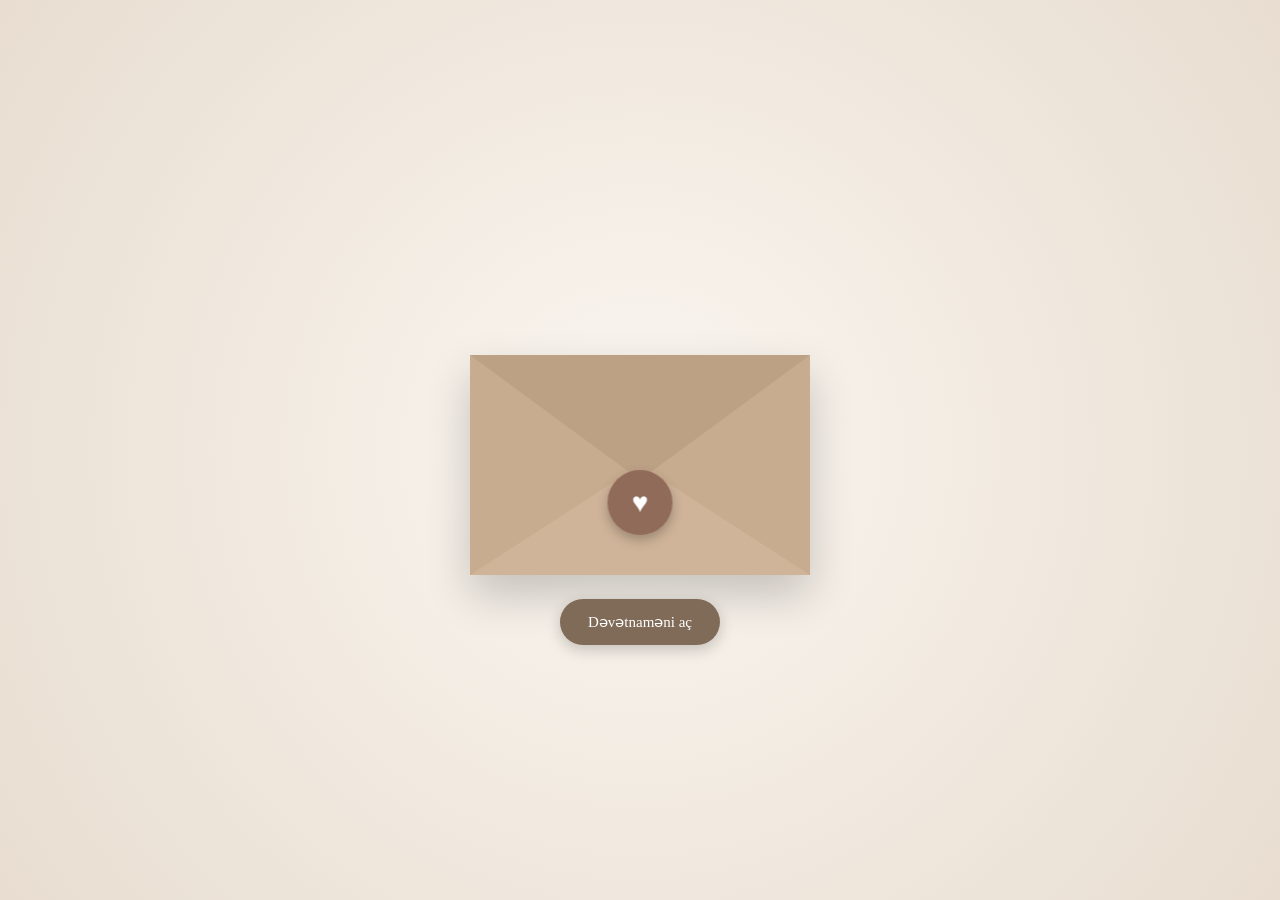
==== index.html @ ca20f59e "Add files via upload" ====
<!DOCTYPE html>
<html lang="az">
<head>
<meta charset="UTF-8">
<meta name="viewport" content="width=device-width, initial-scale=1.0">

<title>Toy Dəvətnaməsi</title>

<style>

/* =========================
   ÜMUMİ
========================= */

* {
    margin: 0;
    padding: 0;
    box-sizing: border-box;
}

html,
body {
    width: 100%;
    height: 100%;
}

body {
    font-family: Georgia, "Times New Roman", serif;
    background: #eee5da;
    color: #4b4038;
    overflow: hidden;
}


/* =========================
   ZƏRF EKRANI
========================= */

.envelope-screen {
    position: fixed;
    inset: 0;
    width: 100%;
    height: 100vh;

    display: flex;
    justify-content: center;
    align-items: center;

    background:
        radial-gradient(circle at center, #faf6f0 0%, #e8ddd0 100%);

    z-index: 1000;

    transition:
        opacity 1s ease,
        visibility 1s ease;
}

.envelope-screen.hide {
    opacity: 0;
    visibility: hidden;
    pointer-events: none;
}


/* =========================
   ZƏRF KONTEYNERİ
========================= */

.envelope-container {
    position: relative;

    width: 340px;
    height: 250px;

    perspective: 1200px;
}


/* =========================
   ZƏRF
========================= */

.envelope {
    position: absolute;

    width: 100%;
    height: 220px;

    left: 0;
    bottom: 0;

    background: #d5bda2;

    border-radius: 5px;

    box-shadow:
        0 20px 45px rgba(0, 0, 0, 0.20);

    overflow: visible;

    transform-style: preserve-3d;
}


/* =========================
   ZƏRFİN AŞAĞI HİSSƏSİ
========================= */

.envelope-front {
    position: absolute;

    left: 0;
    bottom: 0;

    width: 100%;
    height: 100%;

    background: #cfb499;

    clip-path: polygon(
        0 0,
        50% 55%,
        100% 0,
        100% 100%,
        0 100%
    );

    z-index: 5;
}


/* =========================
   SOL VƏ SAĞ QANADLAR
========================= */

.envelope-left {
    position: absolute;

    left: 0;
    bottom: 0;

    width: 0;
    height: 0;

    border-top: 110px solid transparent;
    border-bottom: 110px solid transparent;
    border-left: 170px solid #c8ac8f;

    z-index: 6;
}

.envelope-right {
    position: absolute;

    right: 0;
    bottom: 0;

    width: 0;
    height: 0;

    border-top: 110px solid transparent;
    border-bottom: 110px solid transparent;
    border-right: 170px solid #c8ac8f;

    z-index: 6;
}


/* =========================
   MƏKTUB
   BAĞLI HALDA GİZLİDİR
========================= */

.letter {
    position: absolute;

    width: 86%;
    height: 185px;

    left: 7%;
    bottom: 15px;

    background: #fffdf8;

    padding: 25px 15px;

    text-align: center;

    box-shadow:
        0 5px 20px rgba(0, 0, 0, 0.15);

    /*
       ƏSAS DÜZƏLİŞ:
       Məktub bağlı halda görünmür
    */

    transform: translateY(20px);

    opacity: 0;

    visibility: hidden;

    z-index: 2;

    transition:
        transform 1.2s ease,
        opacity 0.5s ease,
        visibility 0s linear 1.2s;
}


/* =========================
   ZƏRF AÇILANDA MƏKTUB
========================= */

.envelope.open .letter {

    transform: translateY(-145px);

    opacity: 1;

    visibility: visible;

    z-index: 4;

    transition:
        transform 1.2s ease 0.6s,
        opacity 0.6s ease 0.6s,
        visibility 0s linear 0.6s;
}


/* =========================
   MƏKTUB YAZISI
========================= */

.letter-title {
    font-size: 15px;

    letter-spacing: 4px;

    color: #806b58;
}

.letter-names {
    margin-top: 20px;

    font-size: 30px;

    color: #4c4036;
}


/* =========================
   ÜST QAPAQ
========================= */

.flap {
    position: absolute;

    left: 0;
    top: 0;

    width: 0;
    height: 0;

    border-left: 170px solid transparent;
    border-right: 170px solid transparent;
    border-top: 125px solid #bda185;

    transform-origin: top center;

    transition:
        transform 1.2s ease;

    z-index: 8;

    backface-visibility: hidden;
}


/* Qapaq açılır */

.envelope.open .flap {

    transform: rotateX(180deg);

    z-index: 3;
}


/* =========================
   MÖHÜR
========================= */

.seal {

    position: absolute;

    width: 65px;
    height: 65px;

    left: 50%;
    bottom: 40px;

    transform: translateX(-50%);

    border-radius: 50%;

    background: #916b59;

    color: white;

    display: flex;
    align-items: center;
    justify-content: center;

    font-size: 28px;

    box-shadow:
        0 5px 12px rgba(0,0,0,.25);

    z-index: 10;

    transition:
        opacity .5s ease,
        transform .5s ease;
}

.envelope.open .seal {

    opacity: 0;

    transform:
        translateX(-50%)
        scale(.5);
}


/* =========================
   AÇ DÜYMƏSİ
========================= */

.open-button {

    position: absolute;

    left: 50%;

    bottom: -70px;

    transform: translateX(-50%);

    padding: 14px 28px;

    border: none;

    border-radius: 30px;

    background: #806b58;

    color: white;

    font-family: Georgia, serif;

    font-size: 15px;

    cursor: pointer;

    box-shadow:
        0 5px 15px rgba(0,0,0,.2);

    transition: .3s;
}

.open-button:hover {
    background: #665344;
    transform:
        translateX(-50%)
        scale(1.05);
}


/* =========================
   ƏSAS DƏVƏTNAMƏ
========================= */

.invitation {

    position: fixed;

    top: 0;
    left: 50%;

    transform:
        translateX(-50%)
        translateY(60px);

    width: 100%;
    max-width: 600px;

    height: 100vh;

    background: #fffdf9;

    overflow-y: auto;

    opacity: 0;

    visibility: hidden;

    transition:
        opacity 1.2s ease,
        transform 1.2s ease,
        visibility 0s linear 1.2s;

    text-align: center;

    z-index: 100;
}

.invitation.show {

    opacity: 1;

    visibility: visible;

    transform:
        translateX(-50%)
        translateY(0);

    transition:
        opacity 1.2s ease,
        transform 1.2s ease,
        visibility 0s;
}


/* =========================
   BAŞLIQ
========================= */

.hero {

    min-height: 100vh;

    padding: 60px 25px;

    display: flex;

    flex-direction: column;

    justify-content: center;

    align-items: center;

    background:

        linear-gradient(
            rgba(255,253,249,.72),
            rgba(255,253,249,.92)
        ),

        url("https://images.unsplash.com/photo-1519741497674-611481863552?auto=format&fit=crop&w=1200&q=80")

        center / cover no-repeat;
}


/* =========================
   BAŞLIQ YAZILARI
========================= */

.small {

    font-size: 16px;

    letter-spacing: 5px;

    color: #806b58;
}


.names {

    margin: 25px 0;

    font-size: 52px;

    line-height: 1.15;

    font-weight: normal;

    color: #493d34;
}


.and {

    font-size: 28px;

    font-style: italic;

    margin: 8px 0;
}


.divider {

    width: 100px;

    height: 1px;

    background: #9c8875;

    margin: 20px auto;
}


.date {

    font-size: 22px;

    letter-spacing: 3px;

    color: #493d34;
}


.hero p {

    margin-top: 25px;

    line-height: 1.8;

    font-size: 17px;
}


/* =========================
   BÖLMƏLƏR
========================= */

.section {

    padding: 65px 25px;
}


.section h2 {

    font-size: 29px;

    font-weight: normal;

    margin-bottom: 25px;

    color: #493d34;
}


.info {

    font-size: 18px;

    line-height: 1.9;
}


/* =========================
   XƏRİTƏ DÜYMƏSİ
========================= */

.map-button {

    display: inline-block;

    margin-top: 25px;

    padding: 13px 28px;

    border-radius: 30px;

    background: #806b58;

    color: white;

    text-decoration: none;

    transition: .3s;
}

.map-button:hover {

    background: #665344;
}


/* =========================
   GERİ SAYIM
========================= */

.countdown {

    display: flex;

    justify-content: center;

    gap: 10px;

    flex-wrap: wrap;

    margin-top: 25px;
}


.time-box {

    width: 75px;

    padding: 14px 5px;

    background: #f1ebe4;

    border-radius: 10px;
}


.time-box strong {

    display: block;

    font-size: 25px;
}


.time-box span {

    font-size: 11px;

    letter-spacing: 1px;
}


/* =========================
   FOOTER
========================= */

.footer {

    padding: 45px 20px;

    background: #eee5da;

    font-size: 18px;

    line-height: 1.6;
}


/* =========================
   GÜL/LƏÇƏK ANİMASİYASI
========================= */

.flower {

    position: fixed;

    top: -30px;

    font-size: 20px;

    z-index: 3000;

    pointer-events: none;

    animation:
        fall linear forwards;
}


@keyframes fall {

    0% {

        transform:
            translateY(-30px)
            rotate(0deg);

        opacity: 1;
    }

    100% {

        transform:
            translateY(110vh)
            rotate(360deg);

        opacity: 0;
    }
}


/* =========================
   MOBİL
========================= */

@media(max-width:500px) {

    .envelope-container {

        width: 300px;

        height: 225px;
    }

    .envelope {

        height: 195px;
    }

    .envelope-left {

        border-left-width: 150px;

        border-top-width: 97px;
        border-bottom-width: 97px;
    }

    .envelope-right {

        border-right-width: 150px;

        border-top-width: 97px;
        border-bottom-width: 97px;
    }

    .flap {

        border-left-width: 150px;

        border-right-width: 150px;

        border-top-width: 110px;
    }

    .names {

        font-size: 43px;
    }

    .letter {

        height: 165px;
    }

    .letter-names {

        font-size: 26px;
    }

}


/* =========================
   ÇOX KİÇİK EKRAN
========================= */

@media(max-width:350px) {

    .envelope-container {

        transform: scale(.9);
    }

}

</style>
</head>


<body>


<!-- ==================================================
     ZƏRF EKRANI
================================================== -->

<div class="envelope-screen" id="envelopeScreen">

    <div class="envelope-container">

        <div class="envelope" id="envelope">


            <!-- MƏKTUB -->

            <div class="letter">

                <div class="letter-title">
                    TOY DƏVƏTNAMƏSİ
                </div>

                <div class="letter-names">
                    Əli & Fatimə
                </div>

            </div>


            <!-- ZƏRFİN QANADLARI -->

            <div class="envelope-left"></div>

            <div class="envelope-right"></div>


            <!-- ZƏRFİN ÖN HİSSƏSİ -->

            <div class="envelope-front"></div>


            <!-- ÜST QAPAQ -->

            <div class="flap"></div>


            <!-- MÖHÜR -->

            <div class="seal">
                ♥
            </div>

        </div>


        <!-- AÇ DÜYMƏSİ -->

        <button
            class="open-button"
            onclick="openInvitation()">

            Dəvətnaməni aç

        </button>

    </div>

</div>



<!-- ==================================================
     ƏSAS DƏVƏTNAMƏ
================================================== -->

<div class="invitation" id="invitation">


    <!-- BAŞLIQ -->

    <section class="hero">

        <div class="small">
            TOY DƏVƏTNAMƏSİ
        </div>


        <div class="names">

            ƏLİ

            <div class="and">
                &
            </div>

            FATİMƏ

        </div>


        <div class="divider"></div>


        <div class="date">

            20 • OKTYABR • 2026

        </div>


        <p>

            Bu özəl günümüzdə<br>

            sizi də aramızda görməkdən<br>

            böyük məmnuniyyət duyarıq.

        </p>

    </section>



    <!-- TARİX -->

    <section class="section">

        <h2>
            Bizim Günümüz
        </h2>


        <div class="info">

            📅 <b>20 Oktyabr 2026</b>

            <br>

            🕰️ Saat <b>19:00</b>

        </div>


        <div class="divider"></div>


        <h2>
            Qalan Vaxt
        </h2>


        <div class="countdown">

            <div class="time-box">

                <strong id="days">
                    0
                </strong>

                <span>
                    GÜN
                </span>

            </div>


            <div class="time-box">

                <strong id="hours">
                    0
                </strong>

                <span>
                    SAAT
                </span>

            </div>


            <div class="time-box">

                <strong id="minutes">
                    0
                </strong>

                <span>
                    DƏQİQƏ
                </span>

            </div>


            <div class="time-box">

                <strong id="seconds">
                    0
                </strong>

                <span>
                    SANİYƏ
                </span>

            </div>

        </div>

    </section>



    <!-- MƏKAN -->

    <section class="section">

        <h2>
            Məkan
        </h2>


        <div class="info">

            📍 <b>Gülüstan Şadlıq Sarayı</b>

            <br>

            Bakı şəhəri

        </div>


        <a
            class="map-button"
            href="https://www.google.com/maps"
            target="_blank">

            📍 Xəritədə göstər

        </a>

    </section>



    <!-- SON MESAJ -->

    <section class="section">

        <h2>
            Sizi gözləyirik ❤️
        </h2>


        <p style="line-height:1.9;">

            Həyatımızın ən gözəl gününü

            sizinlə birlikdə qeyd etmək

            bizim üçün böyük xoşbəxtlik olacaq.

        </p>

    </section>



    <!-- FOOTER -->

    <div class="footer">

        ƏLİ & FATİMƏ

        <br><br>

        20.10.2026

    </div>


</div>



<script>


/* ==================================================
   DƏVƏTNAMƏNİ AÇ
================================================== */

function openInvitation() {

    const envelope =
        document.getElementById("envelope");

    const screen =
        document.getElementById("envelopeScreen");

    const invitation =
        document.getElementById("invitation");


    /*
       1. Zərfin qapağını aç
    */

    envelope.classList.add("open");


    /*
       2. Açıldıqdan sonra əsas səhifəni göstər
    */

    setTimeout(function() {

        screen.classList.add("hide");

        invitation.classList.add("show");

        document.body.style.overflow = "auto";

        flowers();

    }, 2300);

}



/* ==================================================
   LƏÇƏK ANİMASİYASI
================================================== */

function flowers() {

    const symbols = [
        "🌸",
        "🌹",
        "🌷",
        "✨"
    ];


    for (let i = 0; i < 30; i++) {

        setTimeout(function() {

            const flower =
                document.createElement("div");


            flower.className = "flower";


            flower.innerHTML =
                symbols[
                    Math.floor(
                        Math.random() *
                        symbols.length
                    )
                ];


            flower.style.left =
                Math.random() * 100 + "vw";


            flower.style.animationDuration =
                (4 + Math.random() * 4) + "s";


            document.body.appendChild(flower);


            setTimeout(function() {

                flower.remove();

            }, 9000);


        }, i * 120);

    }

}



/* ==================================================
   GERİ SAYIM
================================================== */

const weddingDate =
    new Date(
        "October 20, 2026 19:00:00"
    ).getTime();


function countdown() {

    const now =
        new Date().getTime();


    const distance =
        weddingDate - now;


    if (distance <= 0) {

        document.getElementById("days").innerHTML = "0";

        document.getElementById("hours").innerHTML = "0";

        document.getElementById("minutes").innerHTML = "0";

        document.getElementById("seconds").innerHTML = "0";

        return;
    }


    const days =
        Math.floor(
            distance /
            (1000 * 60 * 60 * 24)
        );


    const hours =
        Math.floor(
            (distance %
                (1000 * 60 * 60 * 24)) /
            (1000 * 60 * 60)
        );


    const minutes =
        Math.floor(
            (distance %
                (1000 * 60 * 60)) /
            (1000 * 60)
        );


    const seconds =
        Math.floor(
            (distance %
                (1000 * 60)) /
            1000
        );


    document.getElementById("days")
        .innerHTML = days;


    document.getElementById("hours")
        .innerHTML = hours;


    document.getElementById("minutes")
        .innerHTML = minutes;


    document.getElementById("seconds")
        .innerHTML = seconds;

}


countdown();

setInterval(
    countdown,
    1000
);

</script>


</body>
</html>
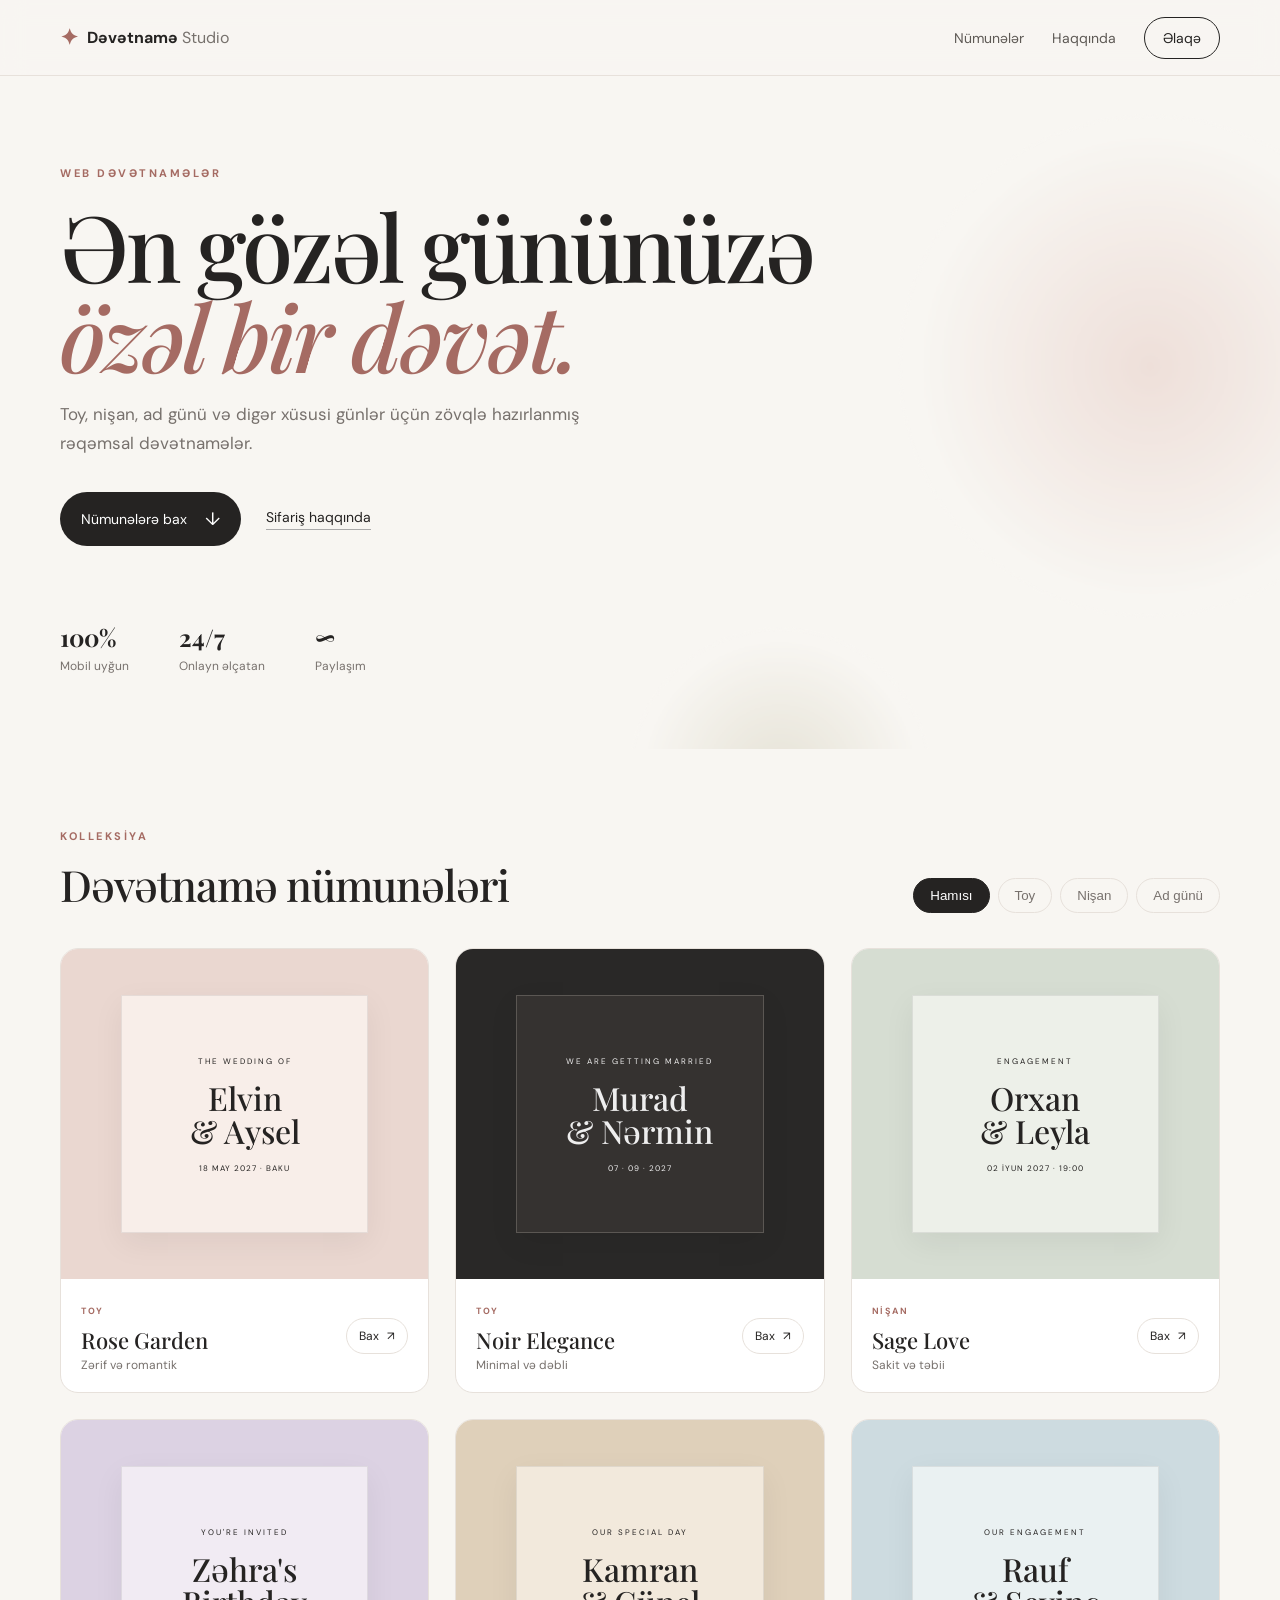
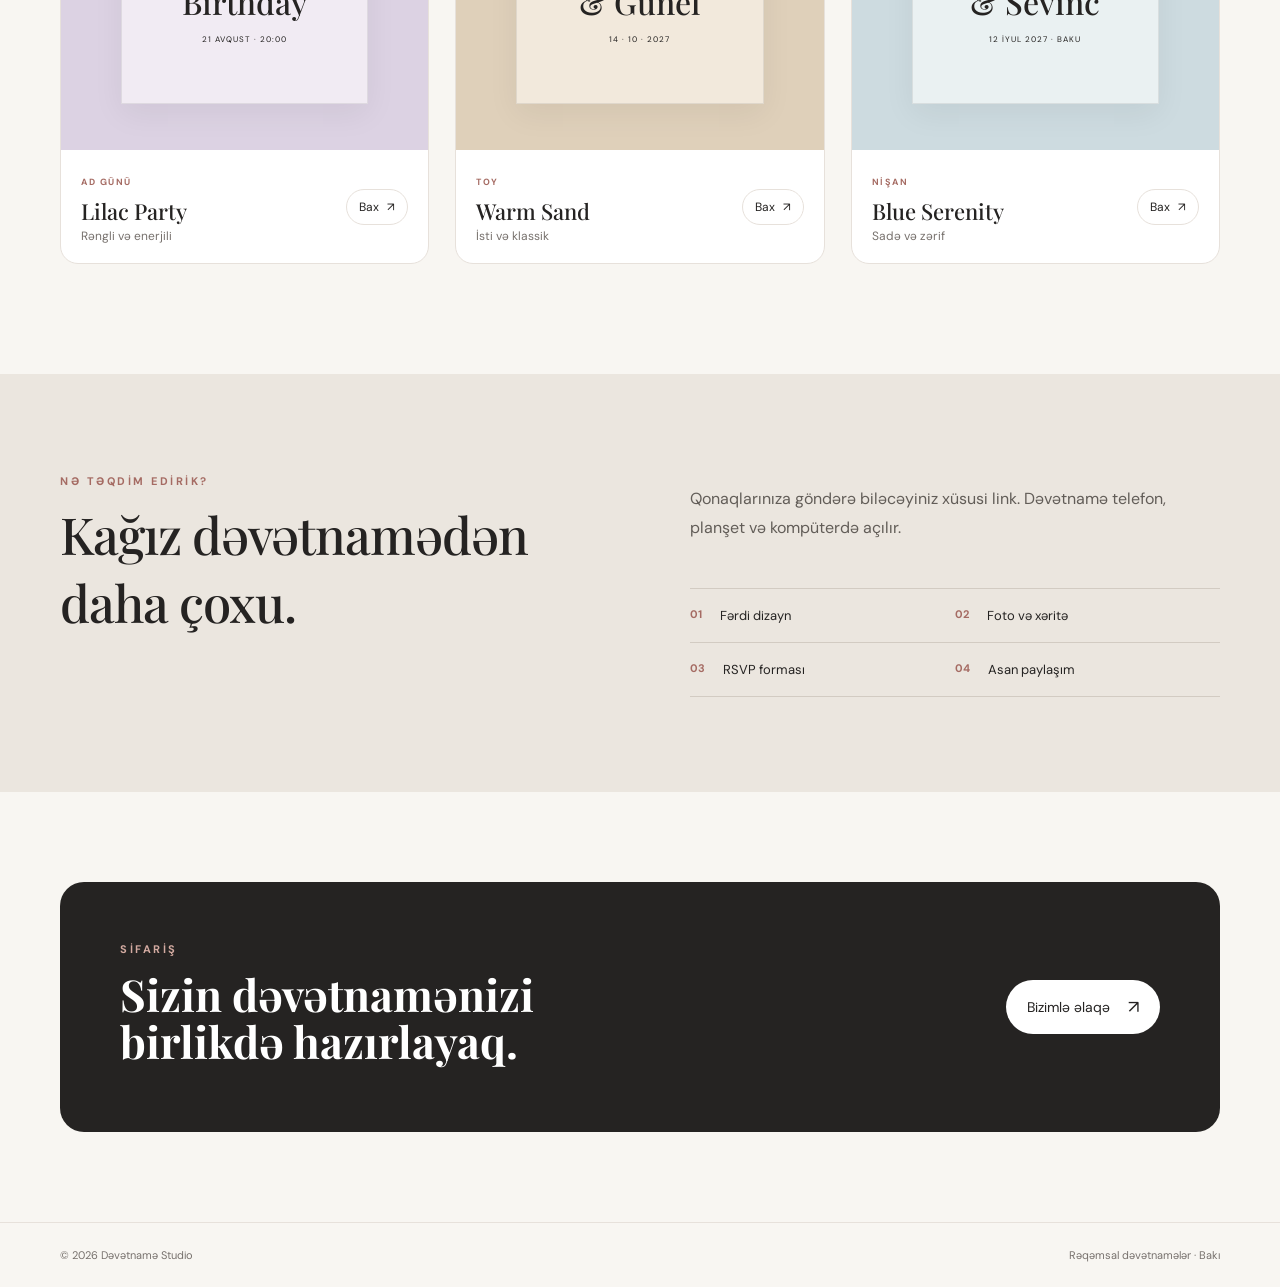
==== commit 76b7fef8: "Add files via upload" ====
--- a/index.html
+++ b/index.html
@@ -1,1267 +1,108 @@
 <!DOCTYPE html>
 <html lang="az">
 <head>
-<meta charset="UTF-8">
-<meta name="viewport" content="width=device-width, initial-scale=1.0">
+  <meta charset="UTF-8">
+  <meta name="viewport" content="width=device-width, initial-scale=1.0">
+  <meta name="description" content="Müasir web dəvətnamə nümunələri">
+  <title>Dəvətnamə Studio | Web Dəvətnamələr</title>
+  <link rel="preconnect" href="https://fonts.googleapis.com">
+  <link rel="preconnect" href="https://fonts.gstatic.com" crossorigin>
+  <link href="https://fonts.googleapis.com/css2?family=DM+Sans:wght@400;500;600;700&family=Playfair+Display:wght@500;600;700&display=swap" rel="stylesheet">
+  <link rel="stylesheet" href="assets/style.css">
+</head>
+<body>
+<header class="site-header">
+  <div class="container nav">
+    <a class="brand" href="index.html"><span class="brand-mark">✦</span><span>Dəvətnamə<span class="brand-light"> Studio</span></span></a>
+    <nav>
+      <a href="#nümunələr">Nümunələr</a>
+      <a href="#haqqinda">Haqqında</a>
+      <a class="nav-btn" href="#elaqe">Əlaqə</a>
+    </nav>
+    <button class="menu-btn" aria-label="Menyu">☰</button>
+  </div>
+</header>
 
-<title>Toy Dəvətnaməsi</title>
+<main>
+<section class="hero">
+  <div class="hero-glow glow-one"></div><div class="hero-glow glow-two"></div>
+  <div class="container hero-inner">
+    <div class="eyebrow">WEB DƏVƏTNAMƏLƏR</div>
+    <h1>Ən gözəl gününüzə<br><em>özəl bir dəvət.</em></h1>
+    <p class="hero-text">Toy, nişan, ad günü və digər xüsusi günlər üçün zövqlə hazırlanmış rəqəmsal dəvətnamələr.</p>
+    <div class="hero-actions">
+      <a class="primary-btn" href="#nümunələr">Nümunələrə bax <span>↓</span></a>
+      <a class="text-btn" href="#elaqe">Sifariş haqqında</a>
+    </div>
+    <div class="hero-stats">
+      <div><strong>100%</strong><span>Mobil uyğun</span></div>
+      <div><strong>24/7</strong><span>Onlayn əlçatan</span></div>
+      <div><strong>∞</strong><span>Paylaşım</span></div>
+    </div>
+  </div>
+</section>
 
-<style>
+<section id="nümunələr" class="catalog container">
+  <div class="section-head">
+    <div><span class="section-kicker">KOLLEKSİYA</span><h2>Dəvətnamə nümunələri</h2></div>
+    <div class="filter-wrap">
+      <button class="filter active" data-filter="all">Hamısı</button>
+      <button class="filter" data-filter="toy">Toy</button>
+      <button class="filter" data-filter="nisan">Nişan</button>
+      <button class="filter" data-filter="adgunu">Ad günü</button>
+    </div>
+  </div>
 
-/* =========================
-   ÜMUMİ
-========================= */
+  <div class="grid" id="cards">
+    <article class="card" data-category="toy">
+      <div class="preview preview-rose"><div class="mini-card"><span>THE WEDDING OF</span><b>Elvin<br>&amp; Aysel</b><small>18 MAY 2027 · BAKU</small></div></div>
+      <div class="card-body"><div><span class="tag">TOY</span><h3>Rose Garden</h3><p>Zərif və romantik</p></div><a class="view-btn" href="demos/rose-garden.html">Bax <span>↗</span></a></div>
+    </article>
 
-* {
-    margin: 0;
-    padding: 0;
-    box-sizing: border-box;
-}
+    <article class="card" data-category="toy">
+      <div class="preview preview-noir"><div class="mini-card"><span>WE ARE GETTING MARRIED</span><b>Murad<br>&amp; Nərmin</b><small>07 · 09 · 2027</small></div></div>
+      <div class="card-body"><div><span class="tag">TOY</span><h3>Noir Elegance</h3><p>Minimal və dəbli</p></div><a class="view-btn" href="demos/noir-elegance.html">Bax <span>↗</span></a></div>
+    </article>
 
-html,
-body {
-    width: 100%;
-    height: 100%;
-}
+    <article class="card" data-category="nisan">
+      <div class="preview preview-sage"><div class="mini-card"><span>ENGAGEMENT</span><b>Orxan<br>&amp; Leyla</b><small>02 İYUN 2027 · 19:00</small></div></div>
+      <div class="card-body"><div><span class="tag">NİŞAN</span><h3>Sage Love</h3><p>Sakit və təbii</p></div><a class="view-btn" href="demos/sage-love.html">Bax <span>↗</span></a></div>
+    </article>
 
-body {
-    font-family: Georgia, "Times New Roman", serif;
-    background: #eee5da;
-    color: #4b4038;
-    overflow: hidden;
-}
+    <article class="card" data-category="adgunu">
+      <div class="preview preview-lilac"><div class="mini-card"><span>YOU'RE INVITED</span><b>Zəhra's<br>Birthday</b><small>21 AVQUST · 20:00</small></div></div>
+      <div class="card-body"><div><span class="tag">AD GÜNÜ</span><h3>Lilac Party</h3><p>Rəngli və enerjili</p></div><a class="view-btn" href="demos/lilac-party.html">Bax <span>↗</span></a></div>
+    </article>
 
+    <article class="card" data-category="toy">
+      <div class="preview preview-sand"><div class="mini-card"><span>OUR SPECIAL DAY</span><b>Kamran<br>&amp; Günel</b><small>14 · 10 · 2027</small></div></div>
+      <div class="card-body"><div><span class="tag">TOY</span><h3>Warm Sand</h3><p>İsti və klassik</p></div><a class="view-btn" href="demos/warm-sand.html">Bax <span>↗</span></a></div>
+    </article>
 
-/* =========================
-   ZƏRF EKRANI
-========================= */
+    <article class="card" data-category="nisan">
+      <div class="preview preview-blue"><div class="mini-card"><span>OUR ENGAGEMENT</span><b>Rauf<br>&amp; Sevinc</b><small>12 İYUL 2027 · BAKU</small></div></div>
+      <div class="card-body"><div><span class="tag">NİŞAN</span><h3>Blue Serenity</h3><p>Sadə və zərif</p></div><a class="view-btn" href="demos/blue-serenity.html">Bax <span>↗</span></a></div>
+    </article>
+  </div>
+</section>
 
-.envelope-screen {
-    position: fixed;
-    inset: 0;
-    width: 100%;
-    height: 100vh;
+<section id="haqqinda" class="about">
+  <div class="container about-grid">
+    <div><span class="section-kicker">NƏ TƏQDİM EDİRİK?</span><h2>Kağız dəvətnamədən daha çoxu.</h2></div>
+    <div class="about-copy"><p>Qonaqlarınıza göndərə biləcəyiniz xüsusi link. Dəvətnamə telefon, planşet və kompüterdə açılır.</p><div class="features"><div><b>01</b><span>Fərdi dizayn</span></div><div><b>02</b><span>Foto və xəritə</span></div><div><b>03</b><span>RSVP forması</span></div><div><b>04</b><span>Asan paylaşım</span></div></div></div>
+  </div>
+</section>
 
-    display: flex;
-    justify-content: center;
-    align-items: center;
+<section id="elaqe" class="contact container">
+  <div class="contact-box"><div><span class="section-kicker">SİFARİŞ</span><h2>Sizin dəvətnamənizi<br>birlikdə hazırlayaq.</h2></div><a class="primary-btn" href="mailto:sizin-email@example.com">Bizimlə əlaqə <span>↗</span></a></div>
+</section>
+</main>
 
-    background:
-        radial-gradient(circle at center, #faf6f0 0%, #e8ddd0 100%);
-
-    z-index: 1000;
-
-    transition:
-        opacity 1s ease,
-        visibility 1s ease;
-}
-
-.envelope-screen.hide {
-    opacity: 0;
-    visibility: hidden;
-    pointer-events: none;
-}
-
-
-/* =========================
-   ZƏRF KONTEYNERİ
-========================= */
-
-.envelope-container {
-    position: relative;
-
-    width: 340px;
-    height: 250px;
-
-    perspective: 1200px;
-}
-
-
-/* =========================
-   ZƏRF
-========================= */
-
-.envelope {
-    position: absolute;
-
-    width: 100%;
-    height: 220px;
-
-    left: 0;
-    bottom: 0;
-
-    background: #d5bda2;
-
-    border-radius: 5px;
-
-    box-shadow:
-        0 20px 45px rgba(0, 0, 0, 0.20);
-
-    overflow: visible;
-
-    transform-style: preserve-3d;
-}
-
-
-/* =========================
-   ZƏRFİN AŞAĞI HİSSƏSİ
-========================= */
-
-.envelope-front {
-    position: absolute;
-
-    left: 0;
-    bottom: 0;
-
-    width: 100%;
-    height: 100%;
-
-    background: #cfb499;
-
-    clip-path: polygon(
-        0 0,
-        50% 55%,
-        100% 0,
-        100% 100%,
-        0 100%
-    );
-
-    z-index: 5;
-}
-
-
-/* =========================
-   SOL VƏ SAĞ QANADLAR
-========================= */
-
-.envelope-left {
-    position: absolute;
-
-    left: 0;
-    bottom: 0;
-
-    width: 0;
-    height: 0;
-
-    border-top: 110px solid transparent;
-    border-bottom: 110px solid transparent;
-    border-left: 170px solid #c8ac8f;
-
-    z-index: 6;
-}
-
-.envelope-right {
-    position: absolute;
-
-    right: 0;
-    bottom: 0;
-
-    width: 0;
-    height: 0;
-
-    border-top: 110px solid transparent;
-    border-bottom: 110px solid transparent;
-    border-right: 170px solid #c8ac8f;
-
-    z-index: 6;
-}
-
-
-/* =========================
-   MƏKTUB
-   BAĞLI HALDA GİZLİDİR
-========================= */
-
-.letter {
-    position: absolute;
-
-    width: 86%;
-    height: 185px;
-
-    left: 7%;
-    bottom: 15px;
-
-    background: #fffdf8;
-
-    padding: 25px 15px;
-
-    text-align: center;
-
-    box-shadow:
-        0 5px 20px rgba(0, 0, 0, 0.15);
-
-    /*
-       ƏSAS DÜZƏLİŞ:
-       Məktub bağlı halda görünmür
-    */
-
-    transform: translateY(20px);
-
-    opacity: 0;
-
-    visibility: hidden;
-
-    z-index: 2;
-
-    transition:
-        transform 1.2s ease,
-        opacity 0.5s ease,
-        visibility 0s linear 1.2s;
-}
-
-
-/* =========================
-   ZƏRF AÇILANDA MƏKTUB
-========================= */
-
-.envelope.open .letter {
-
-    transform: translateY(-145px);
-
-    opacity: 1;
-
-    visibility: visible;
-
-    z-index: 4;
-
-    transition:
-        transform 1.2s ease 0.6s,
-        opacity 0.6s ease 0.6s,
-        visibility 0s linear 0.6s;
-}
-
-
-/* =========================
-   MƏKTUB YAZISI
-========================= */
-
-.letter-title {
-    font-size: 15px;
-
-    letter-spacing: 4px;
-
-    color: #806b58;
-}
-
-.letter-names {
-    margin-top: 20px;
-
-    font-size: 30px;
-
-    color: #4c4036;
-}
-
-
-/* =========================
-   ÜST QAPAQ
-========================= */
-
-.flap {
-    position: absolute;
-
-    left: 0;
-    top: 0;
-
-    width: 0;
-    height: 0;
-
-    border-left: 170px solid transparent;
-    border-right: 170px solid transparent;
-    border-top: 125px solid #bda185;
-
-    transform-origin: top center;
-
-    transition:
-        transform 1.2s ease;
-
-    z-index: 8;
-
-    backface-visibility: hidden;
-}
-
-
-/* Qapaq açılır */
-
-.envelope.open .flap {
-
-    transform: rotateX(180deg);
-
-    z-index: 3;
-}
-
-
-/* =========================
-   MÖHÜR
-========================= */
-
-.seal {
-
-    position: absolute;
-
-    width: 65px;
-    height: 65px;
-
-    left: 50%;
-    bottom: 40px;
-
-    transform: translateX(-50%);
-
-    border-radius: 50%;
-
-    background: #916b59;
-
-    color: white;
-
-    display: flex;
-    align-items: center;
-    justify-content: center;
-
-    font-size: 28px;
-
-    box-shadow:
-        0 5px 12px rgba(0,0,0,.25);
-
-    z-index: 10;
-
-    transition:
-        opacity .5s ease,
-        transform .5s ease;
-}
-
-.envelope.open .seal {
-
-    opacity: 0;
-
-    transform:
-        translateX(-50%)
-        scale(.5);
-}
-
-
-/* =========================
-   AÇ DÜYMƏSİ
-========================= */
-
-.open-button {
-
-    position: absolute;
-
-    left: 50%;
-
-    bottom: -70px;
-
-    transform: translateX(-50%);
-
-    padding: 14px 28px;
-
-    border: none;
-
-    border-radius: 30px;
-
-    background: #806b58;
-
-    color: white;
-
-    font-family: Georgia, serif;
-
-    font-size: 15px;
-
-    cursor: pointer;
-
-    box-shadow:
-        0 5px 15px rgba(0,0,0,.2);
-
-    transition: .3s;
-}
-
-.open-button:hover {
-    background: #665344;
-    transform:
-        translateX(-50%)
-        scale(1.05);
-}
-
-
-/* =========================
-   ƏSAS DƏVƏTNAMƏ
-========================= */
-
-.invitation {
-
-    position: fixed;
-
-    top: 0;
-    left: 50%;
-
-    transform:
-        translateX(-50%)
-        translateY(60px);
-
-    width: 100%;
-    max-width: 600px;
-
-    height: 100vh;
-
-    background: #fffdf9;
-
-    overflow-y: auto;
-
-    opacity: 0;
-
-    visibility: hidden;
-
-    transition:
-        opacity 1.2s ease,
-        transform 1.2s ease,
-        visibility 0s linear 1.2s;
-
-    text-align: center;
-
-    z-index: 100;
-}
-
-.invitation.show {
-
-    opacity: 1;
-
-    visibility: visible;
-
-    transform:
-        translateX(-50%)
-        translateY(0);
-
-    transition:
-        opacity 1.2s ease,
-        transform 1.2s ease,
-        visibility 0s;
-}
-
-
-/* =========================
-   BAŞLIQ
-========================= */
-
-.hero {
-
-    min-height: 100vh;
-
-    padding: 60px 25px;
-
-    display: flex;
-
-    flex-direction: column;
-
-    justify-content: center;
-
-    align-items: center;
-
-    background:
-
-        linear-gradient(
-            rgba(255,253,249,.72),
-            rgba(255,253,249,.92)
-        ),
-
-        url("https://images.unsplash.com/photo-1519741497674-611481863552?auto=format&fit=crop&w=1200&q=80")
-
-        center / cover no-repeat;
-}
-
-
-/* =========================
-   BAŞLIQ YAZILARI
-========================= */
-
-.small {
-
-    font-size: 16px;
-
-    letter-spacing: 5px;
-
-    color: #806b58;
-}
-
-
-.names {
-
-    margin: 25px 0;
-
-    font-size: 52px;
-
-    line-height: 1.15;
-
-    font-weight: normal;
-
-    color: #493d34;
-}
-
-
-.and {
-
-    font-size: 28px;
-
-    font-style: italic;
-
-    margin: 8px 0;
-}
-
-
-.divider {
-
-    width: 100px;
-
-    height: 1px;
-
-    background: #9c8875;
-
-    margin: 20px auto;
-}
-
-
-.date {
-
-    font-size: 22px;
-
-    letter-spacing: 3px;
-
-    color: #493d34;
-}
-
-
-.hero p {
-
-    margin-top: 25px;
-
-    line-height: 1.8;
-
-    font-size: 17px;
-}
-
-
-/* =========================
-   BÖLMƏLƏR
-========================= */
-
-.section {
-
-    padding: 65px 25px;
-}
-
-
-.section h2 {
-
-    font-size: 29px;
-
-    font-weight: normal;
-
-    margin-bottom: 25px;
-
-    color: #493d34;
-}
-
-
-.info {
-
-    font-size: 18px;
-
-    line-height: 1.9;
-}
-
-
-/* =========================
-   XƏRİTƏ DÜYMƏSİ
-========================= */
-
-.map-button {
-
-    display: inline-block;
-
-    margin-top: 25px;
-
-    padding: 13px 28px;
-
-    border-radius: 30px;
-
-    background: #806b58;
-
-    color: white;
-
-    text-decoration: none;
-
-    transition: .3s;
-}
-
-.map-button:hover {
-
-    background: #665344;
-}
-
-
-/* =========================
-   GERİ SAYIM
-========================= */
-
-.countdown {
-
-    display: flex;
-
-    justify-content: center;
-
-    gap: 10px;
-
-    flex-wrap: wrap;
-
-    margin-top: 25px;
-}
-
-
-.time-box {
-
-    width: 75px;
-
-    padding: 14px 5px;
-
-    background: #f1ebe4;
-
-    border-radius: 10px;
-}
-
-
-.time-box strong {
-
-    display: block;
-
-    font-size: 25px;
-}
-
-
-.time-box span {
-
-    font-size: 11px;
-
-    letter-spacing: 1px;
-}
-
-
-/* =========================
-   FOOTER
-========================= */
-
-.footer {
-
-    padding: 45px 20px;
-
-    background: #eee5da;
-
-    font-size: 18px;
-
-    line-height: 1.6;
-}
-
-
-/* =========================
-   GÜL/LƏÇƏK ANİMASİYASI
-========================= */
-
-.flower {
-
-    position: fixed;
-
-    top: -30px;
-
-    font-size: 20px;
-
-    z-index: 3000;
-
-    pointer-events: none;
-
-    animation:
-        fall linear forwards;
-}
-
-
-@keyframes fall {
-
-    0% {
-
-        transform:
-            translateY(-30px)
-            rotate(0deg);
-
-        opacity: 1;
-    }
-
-    100% {
-
-        transform:
-            translateY(110vh)
-            rotate(360deg);
-
-        opacity: 0;
-    }
-}
-
-
-/* =========================
-   MOBİL
-========================= */
-
-@media(max-width:500px) {
-
-    .envelope-container {
-
-        width: 300px;
-
-        height: 225px;
-    }
-
-    .envelope {
-
-        height: 195px;
-    }
-
-    .envelope-left {
-
-        border-left-width: 150px;
-
-        border-top-width: 97px;
-        border-bottom-width: 97px;
-    }
-
-    .envelope-right {
-
-        border-right-width: 150px;
-
-        border-top-width: 97px;
-        border-bottom-width: 97px;
-    }
-
-    .flap {
-
-        border-left-width: 150px;
-
-        border-right-width: 150px;
-
-        border-top-width: 110px;
-    }
-
-    .names {
-
-        font-size: 43px;
-    }
-
-    .letter {
-
-        height: 165px;
-    }
-
-    .letter-names {
-
-        font-size: 26px;
-    }
-
-}
-
-
-/* =========================
-   ÇOX KİÇİK EKRAN
-========================= */
-
-@media(max-width:350px) {
-
-    .envelope-container {
-
-        transform: scale(.9);
-    }
-
-}
-
-</style>
-</head>
-
-
-<body>
-
-
-<!-- ==================================================
-     ZƏRF EKRANI
-================================================== -->
-
-<div class="envelope-screen" id="envelopeScreen">
-
-    <div class="envelope-container">
-
-        <div class="envelope" id="envelope">
-
-
-            <!-- MƏKTUB -->
-
-            <div class="letter">
-
-                <div class="letter-title">
-                    TOY DƏVƏTNAMƏSİ
-                </div>
-
-                <div class="letter-names">
-                    Əli & Fatimə
-                </div>
-
-            </div>
-
-
-            <!-- ZƏRFİN QANADLARI -->
-
-            <div class="envelope-left"></div>
-
-            <div class="envelope-right"></div>
-
-
-            <!-- ZƏRFİN ÖN HİSSƏSİ -->
-
-            <div class="envelope-front"></div>
-
-
-            <!-- ÜST QAPAQ -->
-
-            <div class="flap"></div>
-
-
-            <!-- MÖHÜR -->
-
-            <div class="seal">
-                ♥
-            </div>
-
-        </div>
-
-
-        <!-- AÇ DÜYMƏSİ -->
-
-        <button
-            class="open-button"
-            onclick="openInvitation()">
-
-            Dəvətnaməni aç
-
-        </button>
-
-    </div>
-
-</div>
-
-
-
-<!-- ==================================================
-     ƏSAS DƏVƏTNAMƏ
-================================================== -->
-
-<div class="invitation" id="invitation">
-
-
-    <!-- BAŞLIQ -->
-
-    <section class="hero">
-
-        <div class="small">
-            TOY DƏVƏTNAMƏSİ
-        </div>
-
-
-        <div class="names">
-
-            ƏLİ
-
-            <div class="and">
-                &
-            </div>
-
-            FATİMƏ
-
-        </div>
-
-
-        <div class="divider"></div>
-
-
-        <div class="date">
-
-            20 • OKTYABR • 2026
-
-        </div>
-
-
-        <p>
-
-            Bu özəl günümüzdə<br>
-
-            sizi də aramızda görməkdən<br>
-
-            böyük məmnuniyyət duyarıq.
-
-        </p>
-
-    </section>
-
-
-
-    <!-- TARİX -->
-
-    <section class="section">
-
-        <h2>
-            Bizim Günümüz
-        </h2>
-
-
-        <div class="info">
-
-            📅 <b>20 Oktyabr 2026</b>
-
-            <br>
-
-            🕰️ Saat <b>19:00</b>
-
-        </div>
-
-
-        <div class="divider"></div>
-
-
-        <h2>
-            Qalan Vaxt
-        </h2>
-
-
-        <div class="countdown">
-
-            <div class="time-box">
-
-                <strong id="days">
-                    0
-                </strong>
-
-                <span>
-                    GÜN
-                </span>
-
-            </div>
-
-
-            <div class="time-box">
-
-                <strong id="hours">
-                    0
-                </strong>
-
-                <span>
-                    SAAT
-                </span>
-
-            </div>
-
-
-            <div class="time-box">
-
-                <strong id="minutes">
-                    0
-                </strong>
-
-                <span>
-                    DƏQİQƏ
-                </span>
-
-            </div>
-
-
-            <div class="time-box">
-
-                <strong id="seconds">
-                    0
-                </strong>
-
-                <span>
-                    SANİYƏ
-                </span>
-
-            </div>
-
-        </div>
-
-    </section>
-
-
-
-    <!-- MƏKAN -->
-
-    <section class="section">
-
-        <h2>
-            Məkan
-        </h2>
-
-
-        <div class="info">
-
-            📍 <b>Gülüstan Şadlıq Sarayı</b>
-
-            <br>
-
-            Bakı şəhəri
-
-        </div>
-
-
-        <a
-            class="map-button"
-            href="https://www.google.com/maps"
-            target="_blank">
-
-            📍 Xəritədə göstər
-
-        </a>
-
-    </section>
-
-
-
-    <!-- SON MESAJ -->
-
-    <section class="section">
-
-        <h2>
-            Sizi gözləyirik ❤️
-        </h2>
-
-
-        <p style="line-height:1.9;">
-
-            Həyatımızın ən gözəl gününü
-
-            sizinlə birlikdə qeyd etmək
-
-            bizim üçün böyük xoşbəxtlik olacaq.
-
-        </p>
-
-    </section>
-
-
-
-    <!-- FOOTER -->
-
-    <div class="footer">
-
-        ƏLİ & FATİMƏ
-
-        <br><br>
-
-        20.10.2026
-
-    </div>
-
-
-</div>
-
-
-
+<footer><div class="container footer-inner"><span>© 2026 Dəvətnamə Studio</span><span>Rəqəmsal dəvətnamələr · Bakı</span></div></footer>
 <script>
-
-
-/* ==================================================
-   DƏVƏTNAMƏNİ AÇ
-================================================== */
-
-function openInvitation() {
-
-    const envelope =
-        document.getElementById("envelope");
-
-    const screen =
-        document.getElementById("envelopeScreen");
-
-    const invitation =
-        document.getElementById("invitation");
-
-
-    /*
-       1. Zərfin qapağını aç
-    */
-
-    envelope.classList.add("open");
-
-
-    /*
-       2. Açıldıqdan sonra əsas səhifəni göstər
-    */
-
-    setTimeout(function() {
-
-        screen.classList.add("hide");
-
-        invitation.classList.add("show");
-
-        document.body.style.overflow = "auto";
-
-        flowers();
-
-    }, 2300);
-
-}
-
-
-
-/* ==================================================
-   LƏÇƏK ANİMASİYASI
-================================================== */
-
-function flowers() {
-
-    const symbols = [
-        "🌸",
-        "🌹",
-        "🌷",
-        "✨"
-    ];
-
-
-    for (let i = 0; i < 30; i++) {
-
-        setTimeout(function() {
-
-            const flower =
-                document.createElement("div");
-
-
-            flower.className = "flower";
-
-
-            flower.innerHTML =
-                symbols[
-                    Math.floor(
-                        Math.random() *
-                        symbols.length
-                    )
-                ];
-
-
-            flower.style.left =
-                Math.random() * 100 + "vw";
-
-
-            flower.style.animationDuration =
-                (4 + Math.random() * 4) + "s";
-
-
-            document.body.appendChild(flower);
-
-
-            setTimeout(function() {
-
-                flower.remove();
-
-            }, 9000);
-
-
-        }, i * 120);
-
-    }
-
-}
-
-
-
-/* ==================================================
-   GERİ SAYIM
-================================================== */
-
-const weddingDate =
-    new Date(
-        "October 20, 2026 19:00:00"
-    ).getTime();
-
-
-function countdown() {
-
-    const now =
-        new Date().getTime();
-
-
-    const distance =
-        weddingDate - now;
-
-
-    if (distance <= 0) {
-
-        document.getElementById("days").innerHTML = "0";
-
-        document.getElementById("hours").innerHTML = "0";
-
-        document.getElementById("minutes").innerHTML = "0";
-
-        document.getElementById("seconds").innerHTML = "0";
-
-        return;
-    }
-
-
-    const days =
-        Math.floor(
-            distance /
-            (1000 * 60 * 60 * 24)
-        );
-
-
-    const hours =
-        Math.floor(
-            (distance %
-                (1000 * 60 * 60 * 24)) /
-            (1000 * 60 * 60)
-        );
-
-
-    const minutes =
-        Math.floor(
-            (distance %
-                (1000 * 60 * 60)) /
-            (1000 * 60)
-        );
-
-
-    const seconds =
-        Math.floor(
-            (distance %
-                (1000 * 60)) /
-            1000
-        );
-
-
-    document.getElementById("days")
-        .innerHTML = days;
-
-
-    document.getElementById("hours")
-        .innerHTML = hours;
-
-
-    document.getElementById("minutes")
-        .innerHTML = minutes;
-
-
-    document.getElementById("seconds")
-        .innerHTML = seconds;
-
-}
-
-
-countdown();
-
-setInterval(
-    countdown,
-    1000
-);
-
+const filters=document.querySelectorAll('.filter'), cards=document.querySelectorAll('.card');
+filters.forEach(btn=>btn.addEventListener('click',()=>{filters.forEach(x=>x.classList.remove('active'));btn.classList.add('active');const f=btn.dataset.filter;cards.forEach(c=>c.style.display=f==='all'||c.dataset.category===f?'':'none')}));
+document.querySelector('.menu-btn').addEventListener('click',()=>document.querySelector('nav').classList.toggle('open'));
 </script>
-
-
 </body>
 </html>
--- a/assets/style.css
+++ b/assets/style.css
@@ -0,0 +1,5 @@
+:root{--ink:#252322;--muted:#77716d;--paper:#f8f6f2;--line:#e7e1db;--accent:#a56b63;--white:#fff}
+*{box-sizing:border-box}html{scroll-behavior:smooth}body{margin:0;color:var(--ink);background:var(--paper);font-family:"DM Sans",sans-serif}a{text-decoration:none;color:inherit}.container{width:min(1160px,calc(100% - 40px));margin:auto}.site-header{height:76px;background:rgba(248,246,242,.9);backdrop-filter:blur(12px);border-bottom:1px solid var(--line);position:sticky;top:0;z-index:20}.nav{height:100%;display:flex;align-items:center;justify-content:space-between}.brand{font-weight:700;display:flex;align-items:center;gap:9px}.brand-mark{font-size:22px;color:var(--accent)}.brand-light{font-weight:400;color:var(--muted)}nav{display:flex;align-items:center;gap:28px;font-size:14px}nav a:not(.nav-btn){color:#5e5955}.nav-btn{padding:11px 18px;border:1px solid var(--ink);border-radius:100px}.menu-btn{display:none;background:none;border:0;font-size:23px}
+.hero{min-height:650px;position:relative;overflow:hidden;display:flex;align-items:center}.hero-inner{position:relative;padding:90px 0 75px}.eyebrow,.section-kicker{font-size:11px;letter-spacing:2.5px;font-weight:700;color:var(--accent)}h1,h2,h3{font-family:"Playfair Display",serif}h1{font-size:clamp(52px,8vw,92px);line-height:.98;font-weight:500;letter-spacing:-3px;margin:20px 0}.hero h1 em{color:var(--accent);font-weight:500}.hero-text{max-width:530px;color:var(--muted);font-size:17px;line-height:1.7}.hero-actions{display:flex;align-items:center;gap:25px;margin-top:34px}.primary-btn{display:inline-flex;align-items:center;gap:18px;background:var(--ink);color:white;border-radius:100px;padding:15px 21px;font-size:14px}.primary-btn span{font-size:18px}.text-btn{font-size:14px;border-bottom:1px solid #aaa;padding-bottom:3px}.hero-stats{display:flex;gap:50px;margin-top:75px}.hero-stats div{display:flex;flex-direction:column;gap:5px}.hero-stats strong{font-family:"Playfair Display";font-size:24px}.hero-stats span{font-size:12px;color:var(--muted)}.hero-glow{position:absolute;border-radius:50%;filter:blur(1px);opacity:.65}.glow-one{width:500px;height:500px;right:-120px;top:40px;background:radial-gradient(circle,#ead4cd 0,#f8f6f2 65%)}.glow-two{width:300px;height:300px;right:350px;bottom:-180px;background:radial-gradient(circle,#ddd9c8 0,#f8f6f2 65%)}
+.catalog{padding:75px 0 110px}.section-head{display:flex;justify-content:space-between;align-items:end;margin-bottom:35px}.section-head h2,.about h2{font-size:43px;font-weight:500;margin:10px 0 0;letter-spacing:-1px}.filter-wrap{display:flex;gap:8px}.filter{border:1px solid var(--line);background:transparent;padding:9px 16px;border-radius:100px;color:var(--muted);cursor:pointer}.filter.active,.filter:hover{background:var(--ink);color:white;border-color:var(--ink)}.grid{display:grid;grid-template-columns:repeat(3,1fr);gap:26px}.card{background:white;border:1px solid var(--line);border-radius:18px;overflow:hidden;transition:.25s}.card:hover{transform:translateY(-5px);box-shadow:0 15px 35px rgba(50,40,35,.08)}.preview{height:330px;display:grid;place-items:center;padding:25px}.mini-card{width:78%;height:85%;background:rgba(255,255,255,.55);border:1px solid rgba(0,0,0,.08);display:flex;flex-direction:column;justify-content:center;align-items:center;text-align:center;padding:15px;box-shadow:0 10px 30px rgba(0,0,0,.06)}.mini-card span{font-size:8px;letter-spacing:2px}.mini-card b{font:500 32px/1.05 "Playfair Display";margin:15px 0}.mini-card small{font-size:8px;letter-spacing:1px}.preview-rose{background:#ead7d0}.preview-rose .mini-card{background:#f8eee9}.preview-noir{background:#292827}.preview-noir .mini-card{background:#353230;color:#eee;border-color:#5b5753}.preview-sage{background:#d6ddd2}.preview-sage .mini-card{background:#edf0e9}.preview-lilac{background:#dcd2e3}.preview-lilac .mini-card{background:#f1ebf3}.preview-sand{background:#dfd0ba}.preview-sand .mini-card{background:#f2e9dc}.preview-blue{background:#cddbe0}.preview-blue .mini-card{background:#eaf1f2}.card-body{display:flex;justify-content:space-between;align-items:center;padding:19px 20px}.tag{font-size:9px;letter-spacing:1.5px;color:var(--accent);font-weight:700}.card h3{font-size:22px;font-weight:500;margin:6px 0 2px}.card p{font-size:12px;color:var(--muted);margin:0}.view-btn{font-size:12px;border:1px solid var(--line);border-radius:100px;padding:9px 12px}.view-btn span{margin-left:5px}.about{background:#ebe6df;padding:95px 0}.about-grid{display:grid;grid-template-columns:1fr 1fr;gap:100px}.about h2{font-size:51px;max-width:480px}.about-copy>p{color:#625d58;line-height:1.8;max-width:480px}.features{display:grid;grid-template-columns:1fr 1fr;margin-top:45px;border-top:1px solid #d2cbc2}.features div{display:flex;gap:18px;padding:18px 0;border-bottom:1px solid #d2cbc2}.features b{font-size:11px;color:var(--accent)}.features span{font-size:13px}.contact{padding:90px 0}.contact-box{background:var(--ink);color:white;border-radius:24px;padding:55px 60px;display:flex;align-items:center;justify-content:space-between}.contact-box .section-kicker{color:#d3aaa1}.contact h2{font-size:44px;line-height:1.08;margin:12px 0}.contact .primary-btn{background:white;color:var(--ink)}footer{border-top:1px solid var(--line);padding:25px 0;color:var(--muted);font-size:11px}.footer-inner{display:flex;justify-content:space-between}
+@media(max-width:800px){.container{width:min(100% - 28px,600px)}nav{display:none;position:absolute;top:76px;left:0;right:0;background:var(--paper);padding:18px 20px;flex-direction:column;align-items:stretch;border-bottom:1px solid var(--line)}nav.open{display:flex}.nav-btn{text-align:center}.menu-btn{display:block}.hero{min-height:auto}.hero-inner{padding:75px 0}.hero-stats{gap:25px;margin-top:55px}.section-head{align-items:flex-start;flex-direction:column;gap:25px}.filter-wrap{flex-wrap:wrap}.grid{grid-template-columns:1fr}.preview{height:360px}.about-grid{grid-template-columns:1fr;gap:20px}.about h2{font-size:39px}.contact-box{padding:38px 28px;flex-direction:column;align-items:flex-start;gap:30px}.contact h2{font-size:36px}.footer-inner{gap:10px;flex-direction:column}.glow-one{right:-280px}}
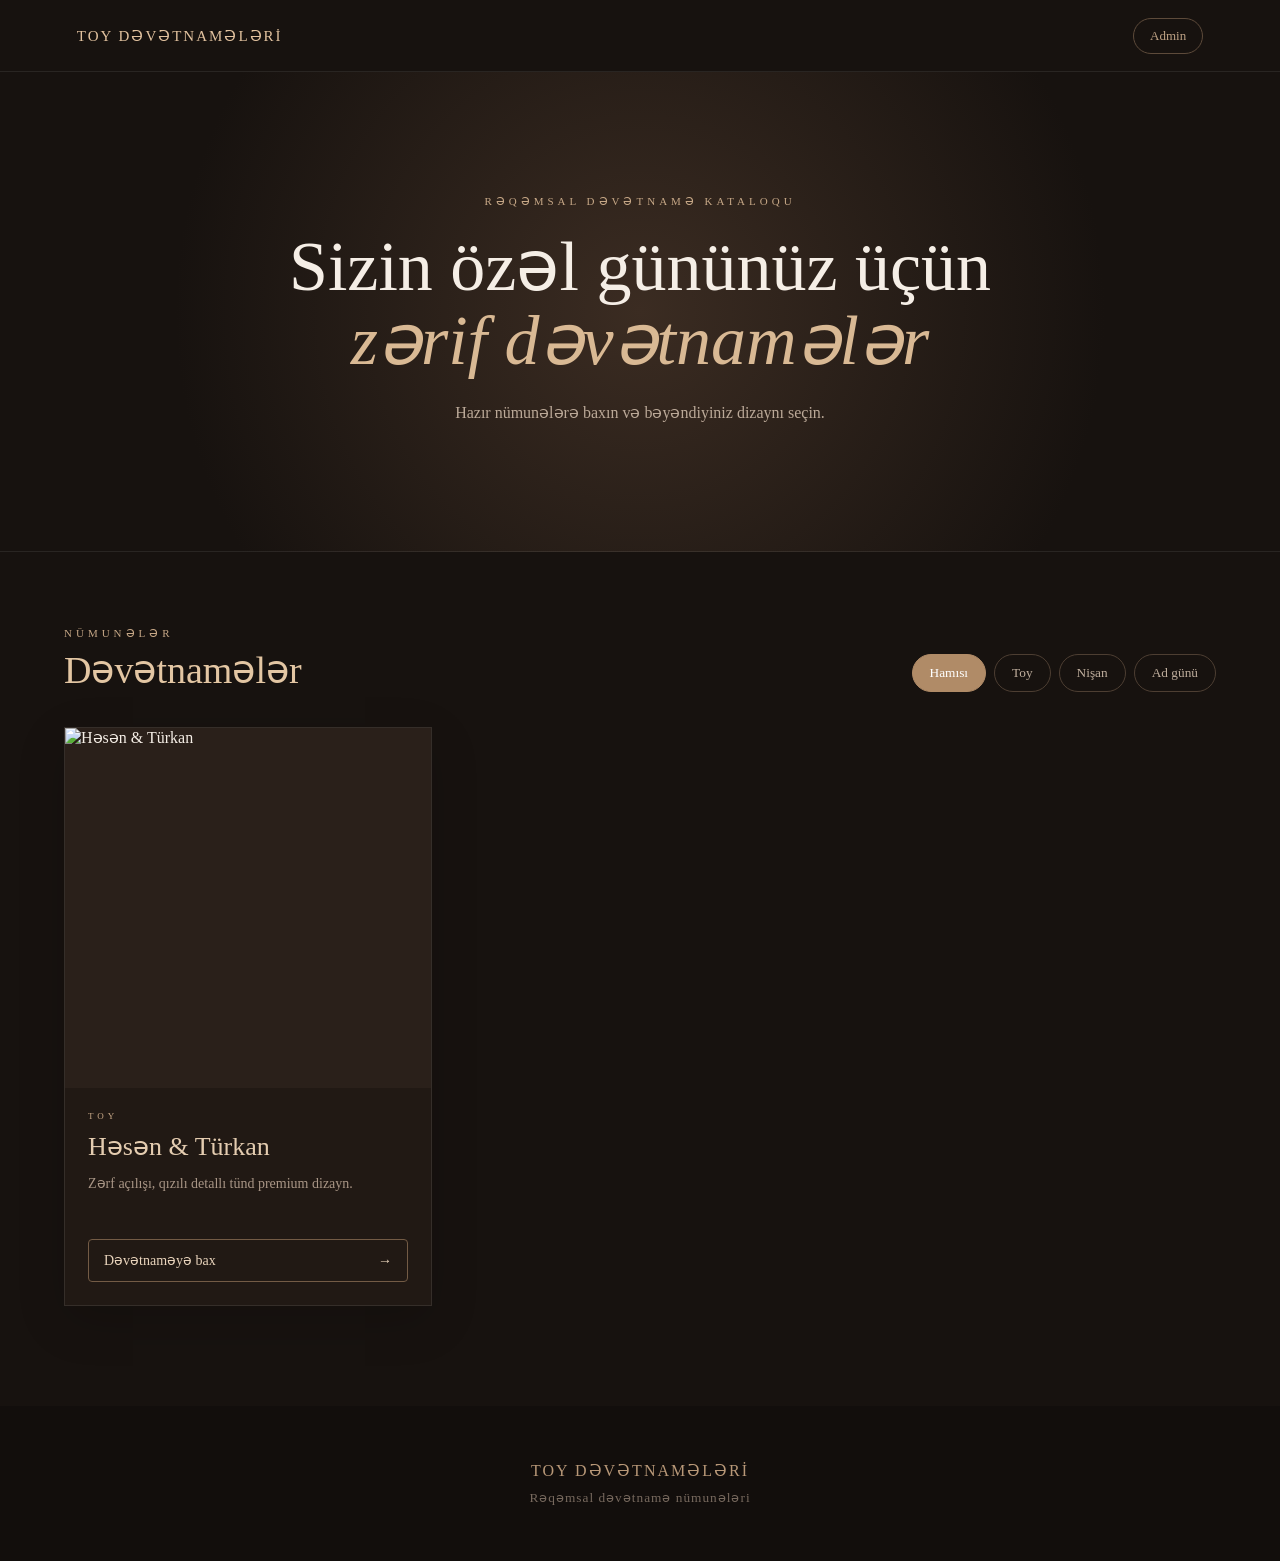
==== commit b889c6a3: "Add files via upload" ====
--- a/index.html
+++ b/index.html
@@ -1,108 +1,107 @@
 <!DOCTYPE html>
 <html lang="az">
 <head>
-  <meta charset="UTF-8">
-  <meta name="viewport" content="width=device-width, initial-scale=1.0">
-  <meta name="description" content="Müasir web dəvətnamə nümunələri">
-  <title>Dəvətnamə Studio | Web Dəvətnamələr</title>
-  <link rel="preconnect" href="https://fonts.googleapis.com">
-  <link rel="preconnect" href="https://fonts.gstatic.com" crossorigin>
-  <link href="https://fonts.googleapis.com/css2?family=DM+Sans:wght@400;500;600;700&family=Playfair+Display:wght@500;600;700&display=swap" rel="stylesheet">
-  <link rel="stylesheet" href="assets/style.css">
+<meta charset="UTF-8">
+<meta name="viewport" content="width=device-width, initial-scale=1.0">
+<title>Toy Dəvətnamələri</title>
+<link rel="stylesheet" href="assets/style.css">
 </head>
 <body>
+
 <header class="site-header">
-  <div class="container nav">
-    <a class="brand" href="index.html"><span class="brand-mark">✦</span><span>Dəvətnamə<span class="brand-light"> Studio</span></span></a>
-    <nav>
-      <a href="#nümunələr">Nümunələr</a>
-      <a href="#haqqinda">Haqqında</a>
-      <a class="nav-btn" href="#elaqe">Əlaqə</a>
-    </nav>
-    <button class="menu-btn" aria-label="Menyu">☰</button>
-  </div>
+  <a class="brand" href="index.html">TOY DƏVƏTNAMƏLƏRİ</a>
+  <a class="admin-link" href="admin.html">Admin</a>
 </header>
 
 <main>
-<section class="hero">
-  <div class="hero-glow glow-one"></div><div class="hero-glow glow-two"></div>
-  <div class="container hero-inner">
-    <div class="eyebrow">WEB DƏVƏTNAMƏLƏR</div>
-    <h1>Ən gözəl gününüzə<br><em>özəl bir dəvət.</em></h1>
-    <p class="hero-text">Toy, nişan, ad günü və digər xüsusi günlər üçün zövqlə hazırlanmış rəqəmsal dəvətnamələr.</p>
-    <div class="hero-actions">
-      <a class="primary-btn" href="#nümunələr">Nümunələrə bax <span>↓</span></a>
-      <a class="text-btn" href="#elaqe">Sifariş haqqında</a>
+  <section class="hero">
+    <div class="hero-kicker">Rəqəmsal dəvətnamə kataloqu</div>
+    <h1>Sizin özəl gününüz üçün<br><span>zərif dəvətnamələr</span></h1>
+    <p>Hazır nümunələrə baxın və bəyəndiyiniz dizaynı seçin.</p>
+  </section>
+
+  <section class="catalog-wrap">
+    <div class="section-head">
+      <div>
+        <div class="eyebrow">NÜMUNƏLƏR</div>
+        <h2>Dəvətnamələr</h2>
+      </div>
+      <div class="filters">
+        <button class="filter active" data-filter="all">Hamısı</button>
+        <button class="filter" data-filter="toy">Toy</button>
+        <button class="filter" data-filter="nisan">Nişan</button>
+        <button class="filter" data-filter="adgunu">Ad günü</button>
+      </div>
     </div>
-    <div class="hero-stats">
-      <div><strong>100%</strong><span>Mobil uyğun</span></div>
-      <div><strong>24/7</strong><span>Onlayn əlçatan</span></div>
-      <div><strong>∞</strong><span>Paylaşım</span></div>
-    </div>
-  </div>
-</section>
-
-<section id="nümunələr" class="catalog container">
-  <div class="section-head">
-    <div><span class="section-kicker">KOLLEKSİYA</span><h2>Dəvətnamə nümunələri</h2></div>
-    <div class="filter-wrap">
-      <button class="filter active" data-filter="all">Hamısı</button>
-      <button class="filter" data-filter="toy">Toy</button>
-      <button class="filter" data-filter="nisan">Nişan</button>
-      <button class="filter" data-filter="adgunu">Ad günü</button>
-    </div>
-  </div>
-
-  <div class="grid" id="cards">
-    <article class="card" data-category="toy">
-      <div class="preview preview-rose"><div class="mini-card"><span>THE WEDDING OF</span><b>Elvin<br>&amp; Aysel</b><small>18 MAY 2027 · BAKU</small></div></div>
-      <div class="card-body"><div><span class="tag">TOY</span><h3>Rose Garden</h3><p>Zərif və romantik</p></div><a class="view-btn" href="demos/rose-garden.html">Bax <span>↗</span></a></div>
-    </article>
-
-    <article class="card" data-category="toy">
-      <div class="preview preview-noir"><div class="mini-card"><span>WE ARE GETTING MARRIED</span><b>Murad<br>&amp; Nərmin</b><small>07 · 09 · 2027</small></div></div>
-      <div class="card-body"><div><span class="tag">TOY</span><h3>Noir Elegance</h3><p>Minimal və dəbli</p></div><a class="view-btn" href="demos/noir-elegance.html">Bax <span>↗</span></a></div>
-    </article>
-
-    <article class="card" data-category="nisan">
-      <div class="preview preview-sage"><div class="mini-card"><span>ENGAGEMENT</span><b>Orxan<br>&amp; Leyla</b><small>02 İYUN 2027 · 19:00</small></div></div>
-      <div class="card-body"><div><span class="tag">NİŞAN</span><h3>Sage Love</h3><p>Sakit və təbii</p></div><a class="view-btn" href="demos/sage-love.html">Bax <span>↗</span></a></div>
-    </article>
-
-    <article class="card" data-category="adgunu">
-      <div class="preview preview-lilac"><div class="mini-card"><span>YOU'RE INVITED</span><b>Zəhra's<br>Birthday</b><small>21 AVQUST · 20:00</small></div></div>
-      <div class="card-body"><div><span class="tag">AD GÜNÜ</span><h3>Lilac Party</h3><p>Rəngli və enerjili</p></div><a class="view-btn" href="demos/lilac-party.html">Bax <span>↗</span></a></div>
-    </article>
-
-    <article class="card" data-category="toy">
-      <div class="preview preview-sand"><div class="mini-card"><span>OUR SPECIAL DAY</span><b>Kamran<br>&amp; Günel</b><small>14 · 10 · 2027</small></div></div>
-      <div class="card-body"><div><span class="tag">TOY</span><h3>Warm Sand</h3><p>İsti və klassik</p></div><a class="view-btn" href="demos/warm-sand.html">Bax <span>↗</span></a></div>
-    </article>
-
-    <article class="card" data-category="nisan">
-      <div class="preview preview-blue"><div class="mini-card"><span>OUR ENGAGEMENT</span><b>Rauf<br>&amp; Sevinc</b><small>12 İYUL 2027 · BAKU</small></div></div>
-      <div class="card-body"><div><span class="tag">NİŞAN</span><h3>Blue Serenity</h3><p>Sadə və zərif</p></div><a class="view-btn" href="demos/blue-serenity.html">Bax <span>↗</span></a></div>
-    </article>
-  </div>
-</section>
-
-<section id="haqqinda" class="about">
-  <div class="container about-grid">
-    <div><span class="section-kicker">NƏ TƏQDİM EDİRİK?</span><h2>Kağız dəvətnamədən daha çoxu.</h2></div>
-    <div class="about-copy"><p>Qonaqlarınıza göndərə biləcəyiniz xüsusi link. Dəvətnamə telefon, planşet və kompüterdə açılır.</p><div class="features"><div><b>01</b><span>Fərdi dizayn</span></div><div><b>02</b><span>Foto və xəritə</span></div><div><b>03</b><span>RSVP forması</span></div><div><b>04</b><span>Asan paylaşım</span></div></div></div>
-  </div>
-</section>
-
-<section id="elaqe" class="contact container">
-  <div class="contact-box"><div><span class="section-kicker">SİFARİŞ</span><h2>Sizin dəvətnamənizi<br>birlikdə hazırlayaq.</h2></div><a class="primary-btn" href="mailto:sizin-email@example.com">Bizimlə əlaqə <span>↗</span></a></div>
-</section>
+    <div id="cards" class="grid"></div>
+    <div id="empty" class="empty" hidden>Nümunə tapılmadı.</div>
+  </section>
 </main>
 
-<footer><div class="container footer-inner"><span>© 2026 Dəvətnamə Studio</span><span>Rəqəmsal dəvətnamələr · Bakı</span></div></footer>
+<footer class="footer">
+  <div>TOY DƏVƏTNAMƏLƏRİ</div>
+  <small>Rəqəmsal dəvətnamə nümunələri</small>
+</footer>
+
 <script>
-const filters=document.querySelectorAll('.filter'), cards=document.querySelectorAll('.card');
-filters.forEach(btn=>btn.addEventListener('click',()=>{filters.forEach(x=>x.classList.remove('active'));btn.classList.add('active');const f=btn.dataset.filter;cards.forEach(c=>c.style.display=f==='all'||c.dataset.category===f?'':'none')}));
-document.querySelector('.menu-btn').addEventListener('click',()=>document.querySelector('nav').classList.toggle('open'));
+let invitations = [];
+let currentFilter = "all";
+
+function esc(v) {
+  return String(v ?? "").replace(/[&<>"']/g, c => ({
+    "&":"&amp;","<":"&lt;",">":"&gt;",'"':"&quot;","'":"&#039;"
+  }[c]));
+}
+
+function card(item) {
+  const image = item.image
+    ? `<img src="${esc(item.image)}" alt="${esc(item.title)}" loading="lazy">`
+    : `<div class="preview-fallback ${esc(item.previewStyle || "classic")}">
+         <span>${esc(item.previewTop || "DƏVƏTNAMƏ")}</span>
+         <strong>${esc(item.names || item.title)}</strong>
+         <em>${esc(item.date || "")}</em>
+       </div>`;
+
+  return `<article class="card" data-category="${esc(item.category || "toy")}">
+    <div class="card-preview">${image}</div>
+    <div class="card-body">
+      <div class="tag">${esc(item.categoryLabel || item.category || "Toy")}</div>
+      <h3>${esc(item.title)}</h3>
+      <p>${esc(item.description || "")}</p>
+      <a class="view-btn" href="${esc(item.file)}">Dəvətnaməyə bax <span>→</span></a>
+    </div>
+  </article>`;
+}
+
+function render() {
+  const box = document.getElementById("cards");
+  const list = invitations.filter(x => currentFilter === "all" || x.category === currentFilter);
+  box.innerHTML = list.map(card).join("");
+  document.getElementById("empty").hidden = list.length !== 0;
+}
+
+async function load() {
+  try {
+    const r = await fetch("data/invitations.json?ts=" + Date.now());
+    if (!r.ok) throw new Error();
+    invitations = await r.json();
+    render();
+  } catch {
+    document.getElementById("cards").innerHTML =
+      `<div class="empty">Nümunələr yüklənmədi. Bir neçə saniyə sonra yenidən yoxlayın.</div>`;
+  }
+}
+
+document.querySelectorAll(".filter").forEach(btn => {
+  btn.addEventListener("click", () => {
+    document.querySelectorAll(".filter").forEach(x => x.classList.remove("active"));
+    btn.classList.add("active");
+    currentFilter = btn.dataset.filter;
+    render();
+  });
+});
+
+load();
 </script>
 </body>
-</html>+</html>
--- a/assets/style.css
+++ b/assets/style.css
@@ -1,5 +1,41 @@
-:root{--ink:#252322;--muted:#77716d;--paper:#f8f6f2;--line:#e7e1db;--accent:#a56b63;--white:#fff}
-*{box-sizing:border-box}html{scroll-behavior:smooth}body{margin:0;color:var(--ink);background:var(--paper);font-family:"DM Sans",sans-serif}a{text-decoration:none;color:inherit}.container{width:min(1160px,calc(100% - 40px));margin:auto}.site-header{height:76px;background:rgba(248,246,242,.9);backdrop-filter:blur(12px);border-bottom:1px solid var(--line);position:sticky;top:0;z-index:20}.nav{height:100%;display:flex;align-items:center;justify-content:space-between}.brand{font-weight:700;display:flex;align-items:center;gap:9px}.brand-mark{font-size:22px;color:var(--accent)}.brand-light{font-weight:400;color:var(--muted)}nav{display:flex;align-items:center;gap:28px;font-size:14px}nav a:not(.nav-btn){color:#5e5955}.nav-btn{padding:11px 18px;border:1px solid var(--ink);border-radius:100px}.menu-btn{display:none;background:none;border:0;font-size:23px}
-.hero{min-height:650px;position:relative;overflow:hidden;display:flex;align-items:center}.hero-inner{position:relative;padding:90px 0 75px}.eyebrow,.section-kicker{font-size:11px;letter-spacing:2.5px;font-weight:700;color:var(--accent)}h1,h2,h3{font-family:"Playfair Display",serif}h1{font-size:clamp(52px,8vw,92px);line-height:.98;font-weight:500;letter-spacing:-3px;margin:20px 0}.hero h1 em{color:var(--accent);font-weight:500}.hero-text{max-width:530px;color:var(--muted);font-size:17px;line-height:1.7}.hero-actions{display:flex;align-items:center;gap:25px;margin-top:34px}.primary-btn{display:inline-flex;align-items:center;gap:18px;background:var(--ink);color:white;border-radius:100px;padding:15px 21px;font-size:14px}.primary-btn span{font-size:18px}.text-btn{font-size:14px;border-bottom:1px solid #aaa;padding-bottom:3px}.hero-stats{display:flex;gap:50px;margin-top:75px}.hero-stats div{display:flex;flex-direction:column;gap:5px}.hero-stats strong{font-family:"Playfair Display";font-size:24px}.hero-stats span{font-size:12px;color:var(--muted)}.hero-glow{position:absolute;border-radius:50%;filter:blur(1px);opacity:.65}.glow-one{width:500px;height:500px;right:-120px;top:40px;background:radial-gradient(circle,#ead4cd 0,#f8f6f2 65%)}.glow-two{width:300px;height:300px;right:350px;bottom:-180px;background:radial-gradient(circle,#ddd9c8 0,#f8f6f2 65%)}
-.catalog{padding:75px 0 110px}.section-head{display:flex;justify-content:space-between;align-items:end;margin-bottom:35px}.section-head h2,.about h2{font-size:43px;font-weight:500;margin:10px 0 0;letter-spacing:-1px}.filter-wrap{display:flex;gap:8px}.filter{border:1px solid var(--line);background:transparent;padding:9px 16px;border-radius:100px;color:var(--muted);cursor:pointer}.filter.active,.filter:hover{background:var(--ink);color:white;border-color:var(--ink)}.grid{display:grid;grid-template-columns:repeat(3,1fr);gap:26px}.card{background:white;border:1px solid var(--line);border-radius:18px;overflow:hidden;transition:.25s}.card:hover{transform:translateY(-5px);box-shadow:0 15px 35px rgba(50,40,35,.08)}.preview{height:330px;display:grid;place-items:center;padding:25px}.mini-card{width:78%;height:85%;background:rgba(255,255,255,.55);border:1px solid rgba(0,0,0,.08);display:flex;flex-direction:column;justify-content:center;align-items:center;text-align:center;padding:15px;box-shadow:0 10px 30px rgba(0,0,0,.06)}.mini-card span{font-size:8px;letter-spacing:2px}.mini-card b{font:500 32px/1.05 "Playfair Display";margin:15px 0}.mini-card small{font-size:8px;letter-spacing:1px}.preview-rose{background:#ead7d0}.preview-rose .mini-card{background:#f8eee9}.preview-noir{background:#292827}.preview-noir .mini-card{background:#353230;color:#eee;border-color:#5b5753}.preview-sage{background:#d6ddd2}.preview-sage .mini-card{background:#edf0e9}.preview-lilac{background:#dcd2e3}.preview-lilac .mini-card{background:#f1ebf3}.preview-sand{background:#dfd0ba}.preview-sand .mini-card{background:#f2e9dc}.preview-blue{background:#cddbe0}.preview-blue .mini-card{background:#eaf1f2}.card-body{display:flex;justify-content:space-between;align-items:center;padding:19px 20px}.tag{font-size:9px;letter-spacing:1.5px;color:var(--accent);font-weight:700}.card h3{font-size:22px;font-weight:500;margin:6px 0 2px}.card p{font-size:12px;color:var(--muted);margin:0}.view-btn{font-size:12px;border:1px solid var(--line);border-radius:100px;padding:9px 12px}.view-btn span{margin-left:5px}.about{background:#ebe6df;padding:95px 0}.about-grid{display:grid;grid-template-columns:1fr 1fr;gap:100px}.about h2{font-size:51px;max-width:480px}.about-copy>p{color:#625d58;line-height:1.8;max-width:480px}.features{display:grid;grid-template-columns:1fr 1fr;margin-top:45px;border-top:1px solid #d2cbc2}.features div{display:flex;gap:18px;padding:18px 0;border-bottom:1px solid #d2cbc2}.features b{font-size:11px;color:var(--accent)}.features span{font-size:13px}.contact{padding:90px 0}.contact-box{background:var(--ink);color:white;border-radius:24px;padding:55px 60px;display:flex;align-items:center;justify-content:space-between}.contact-box .section-kicker{color:#d3aaa1}.contact h2{font-size:44px;line-height:1.08;margin:12px 0}.contact .primary-btn{background:white;color:var(--ink)}footer{border-top:1px solid var(--line);padding:25px 0;color:var(--muted);font-size:11px}.footer-inner{display:flex;justify-content:space-between}
-@media(max-width:800px){.container{width:min(100% - 28px,600px)}nav{display:none;position:absolute;top:76px;left:0;right:0;background:var(--paper);padding:18px 20px;flex-direction:column;align-items:stretch;border-bottom:1px solid var(--line)}nav.open{display:flex}.nav-btn{text-align:center}.menu-btn{display:block}.hero{min-height:auto}.hero-inner{padding:75px 0}.hero-stats{gap:25px;margin-top:55px}.section-head{align-items:flex-start;flex-direction:column;gap:25px}.filter-wrap{flex-wrap:wrap}.grid{grid-template-columns:1fr}.preview{height:360px}.about-grid{grid-template-columns:1fr;gap:20px}.about h2{font-size:39px}.contact-box{padding:38px 28px;flex-direction:column;align-items:flex-start;gap:30px}.contact h2{font-size:36px}.footer-inner{gap:10px;flex-direction:column}.glow-one{right:-280px}}
+*{box-sizing:border-box;margin:0;padding:0}
+html{scroll-behavior:smooth}
+body{font-family:Georgia,"Times New Roman",serif;background:#17120f;color:#f5eee6}
+.site-header{height:72px;padding:0 6%;display:flex;align-items:center;justify-content:space-between;background:#17120f;border-bottom:1px solid rgba(255,255,255,.08);position:sticky;top:0;z-index:20}
+.brand{color:#e2c29f;text-decoration:none;letter-spacing:2px;font-size:15px}
+.admin-link{color:#bda184;text-decoration:none;border:1px solid #5d4a3a;padding:9px 16px;border-radius:20px;font-size:13px}
+.hero{min-height:480px;display:flex;flex-direction:column;justify-content:center;align-items:center;text-align:center;padding:70px 20px;background:radial-gradient(circle at center,#3b2c22 0,#17120f 68%);border-bottom:1px solid rgba(255,255,255,.08)}
+.hero-kicker,.eyebrow,.tag{letter-spacing:4px;text-transform:uppercase;color:#c7a887;font-size:11px}
+.hero h1{font-size:clamp(38px,7vw,70px);font-weight:normal;line-height:1.05;margin:22px 0}
+.hero h1 span{color:#d9b994;font-style:italic}
+.hero p{color:#bba998;line-height:1.8;font-size:16px}
+.catalog-wrap{max-width:1200px;margin:auto;padding:75px 24px 100px}
+.section-head{display:flex;justify-content:space-between;gap:25px;align-items:end;margin-bottom:35px}
+.section-head h2{font-weight:normal;font-size:38px;color:#e3c6a3;margin-top:8px}
+.filters{display:flex;gap:8px;flex-wrap:wrap}
+.filter{font-family:inherit;background:transparent;color:#bfae9d;border:1px solid #4d3e32;border-radius:25px;padding:10px 17px;cursor:pointer}
+.filter.active,.filter:hover{background:#b08b67;color:#fff;border-color:#b08b67}
+.grid{display:grid;grid-template-columns:repeat(3,1fr);gap:24px}
+.card{background:#211914;border:1px solid rgba(255,255,255,.09);overflow:hidden;transition:.3s;box-shadow:0 15px 45px rgba(0,0,0,.15)}
+.card:hover{transform:translateY(-6px);border-color:#80684f}
+.card-preview{height:360px;background:#2a201a;overflow:hidden}
+.card-preview img{width:100%;height:100%;object-fit:cover;display:block}
+.preview-fallback{height:100%;display:flex;flex-direction:column;align-items:center;justify-content:center;text-align:center;padding:25px;position:relative}
+.preview-fallback:after{content:"";position:absolute;inset:18px;border:1px solid rgba(220,190,155,.3)}
+.preview-fallback span{font-size:10px;letter-spacing:4px;color:#d6b896}
+.preview-fallback strong{font-size:34px;font-weight:normal;margin:20px 0;color:#f2dfc9;z-index:1}
+.preview-fallback em{font-size:12px;letter-spacing:3px;color:#bca38b;font-style:normal}
+.preview-fallback.classic{background:linear-gradient(145deg,#3b2c22,#17120f)}
+.preview-fallback.rose{background:linear-gradient(145deg,#4a2527,#201414)}
+.preview-fallback.sage{background:linear-gradient(145deg,#34443b,#17201b)}
+.card-body{padding:23px}
+.card-body .tag{font-size:9px;margin-bottom:10px}
+.card-body h3{font-weight:normal;font-size:26px;color:#e4ccb0}
+.card-body p{color:#a99686;line-height:1.7;font-size:14px;margin:10px 0 20px;min-height:47px}
+.view-btn{display:flex;justify-content:space-between;align-items:center;text-decoration:none;color:#ead5bd;border:1px solid #735b45;padding:12px 15px;border-radius:4px;font-size:14px}
+.view-btn:hover{background:#b08b67;color:#fff}
+.footer{text-align:center;padding:55px 20px;background:#120e0c;color:#b89878;letter-spacing:2px}
+.footer small{display:block;margin-top:10px;color:#77695e;letter-spacing:1px}
+.empty{text-align:center;padding:60px;color:#a99583}
+@media(max-width:850px){.grid{grid-template-columns:repeat(2,1fr)}}
+@media(max-width:600px){.site-header{padding:0 18px}.brand{font-size:12px}.hero{min-height:420px}.section-head{align-items:start;flex-direction:column}.grid{grid-template-columns:1fr}.card-preview{height:420px}.catalog-wrap{padding:55px 16px 75px}}
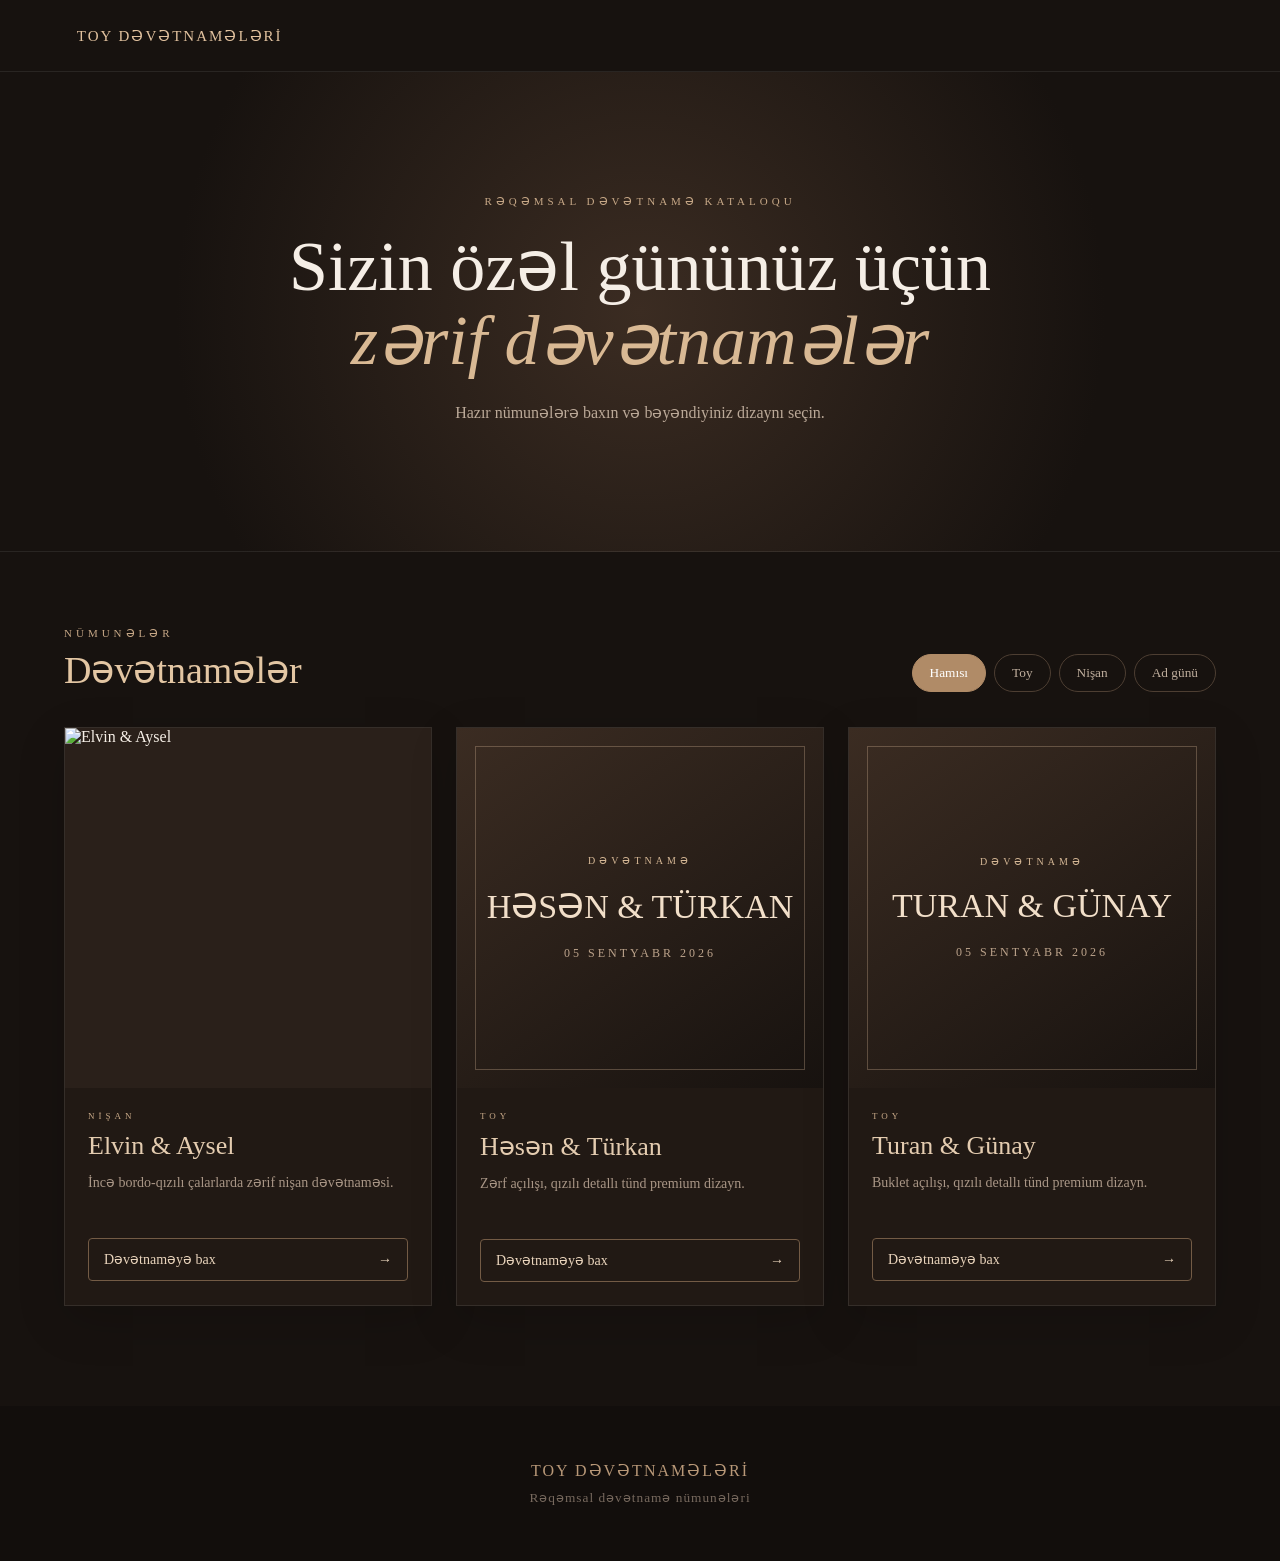
==== commit 8b23dd7f: "Remove admin link from header Removed the admin link from the site header." ====
--- a/index.html
+++ b/index.html
@@ -10,7 +10,6 @@
 
 <header class="site-header">
   <a class="brand" href="index.html">TOY DƏVƏTNAMƏLƏRİ</a>
-  <a class="admin-link" href="admin.html">Admin</a>
 </header>
 
 <main>
